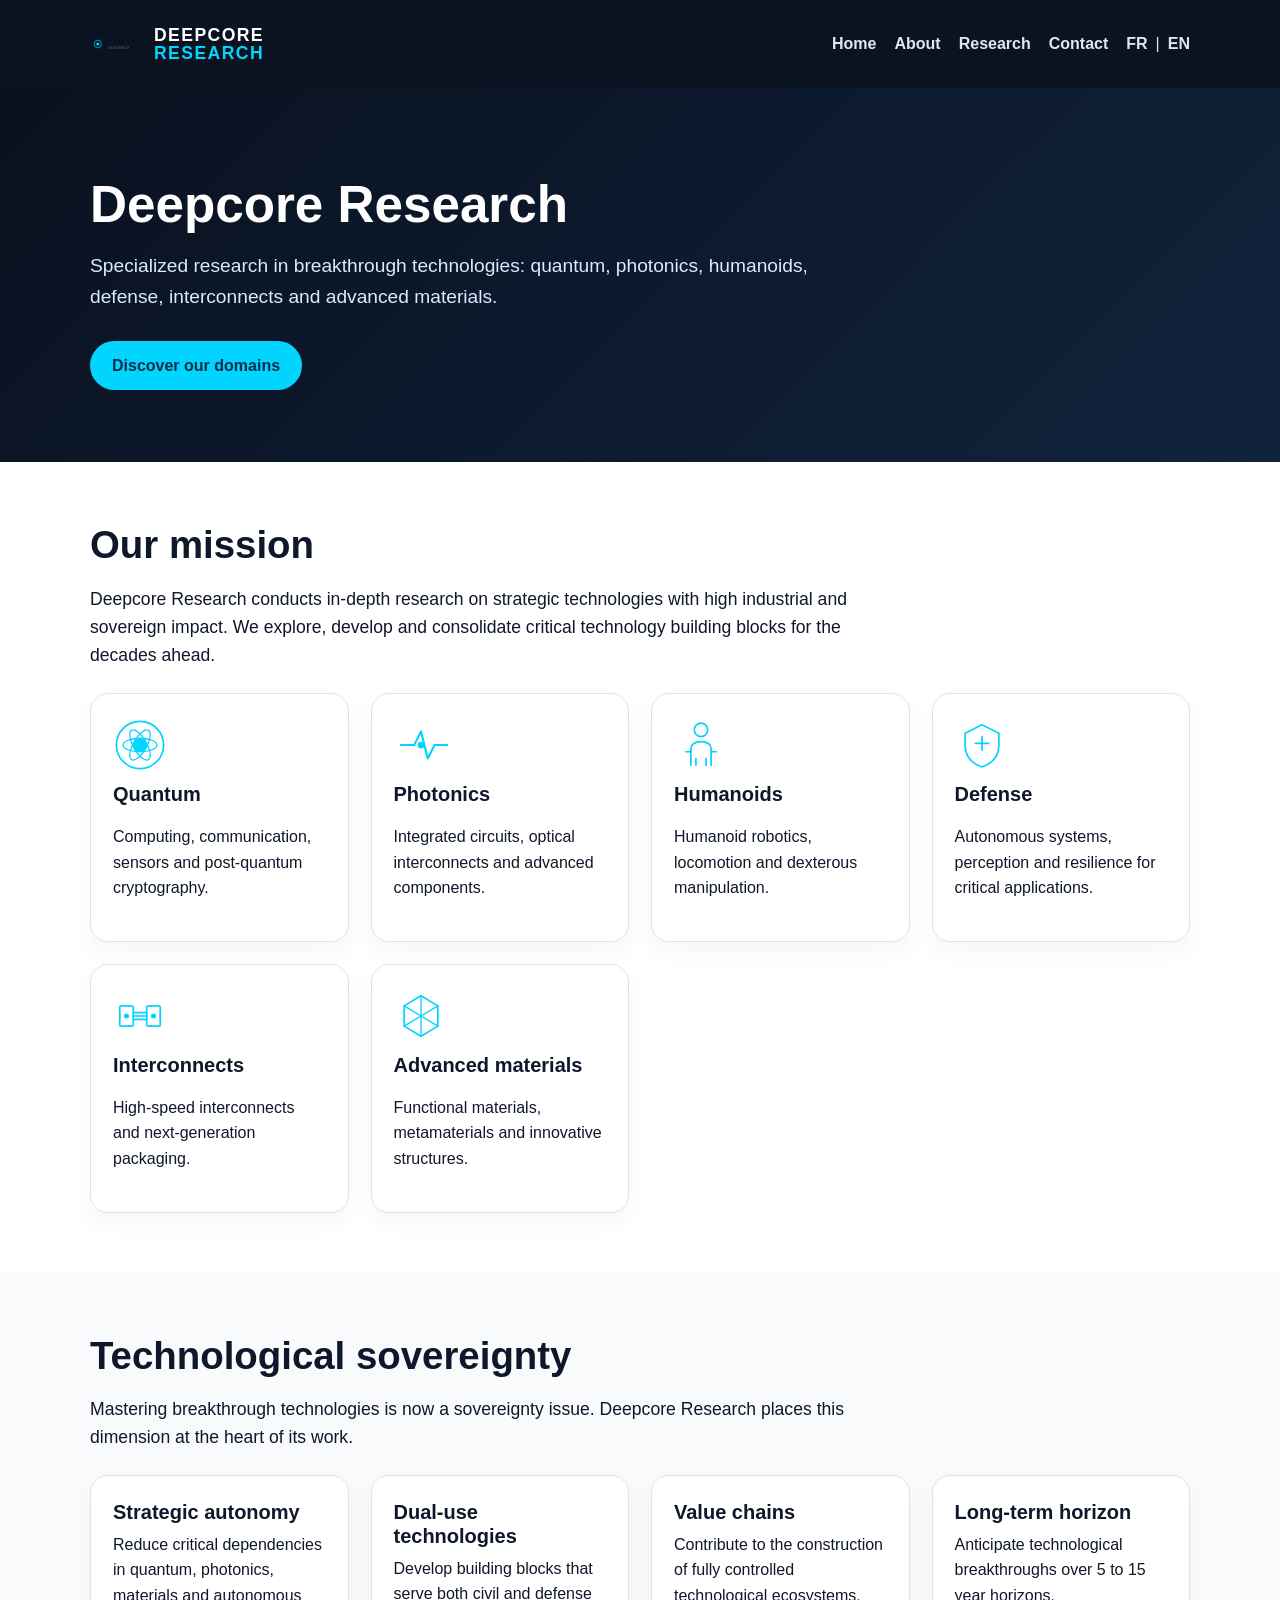
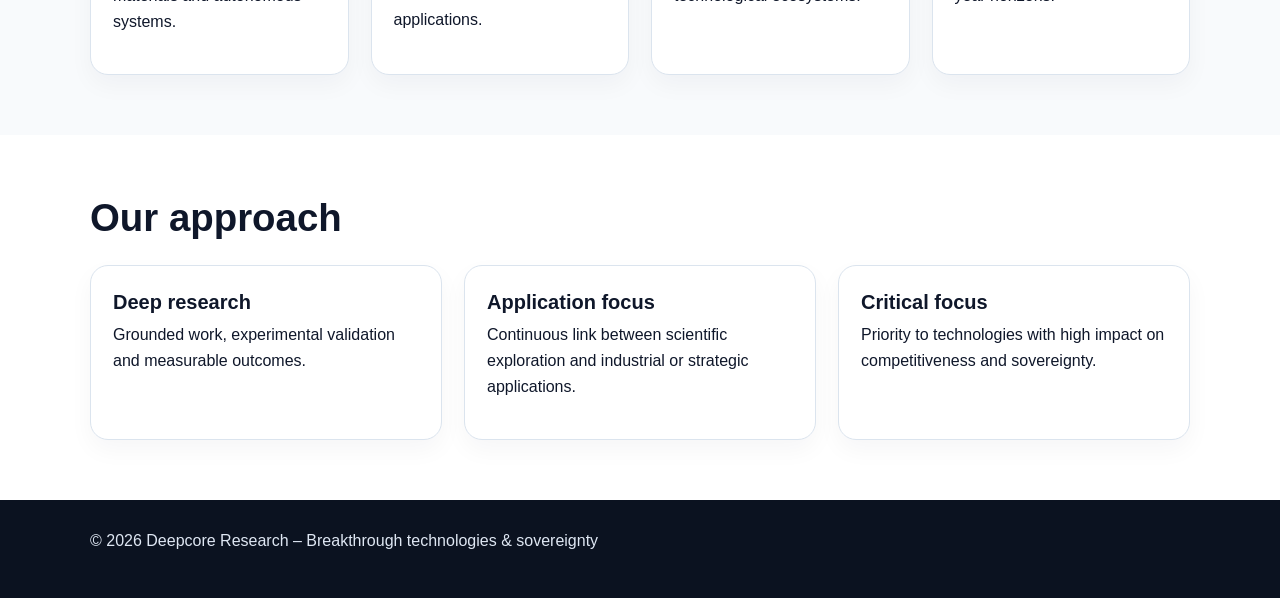
==== en/index.html @ bc5e6efa "Create working English pages and fix language navigation links for the GitHub Pages site." ====
<!DOCTYPE html>
<html lang="en">
<head>
  <meta charset="UTF-8">
  <meta name="viewport" content="width=device-width, initial-scale=1.0">
  <title>Deepcore Research – Breakthrough Technologies</title>
  <meta name="description" content="Deepcore Research – Specialized research in breakthrough technologies: quantum, photonics, humanoids, defense, interconnects and advanced materials.">
  <link rel="icon" href="../favicon.svg" type="image/svg+xml">
  <link rel="stylesheet" href="../css/style.css">
</head>
<body>

  <header>
    <div class="container header-content">
      <a href="index.html" class="logo">
        <img src="../logo.svg" alt="Deepcore Research">
        <div class="logo-text">
          DEEPCORE
          <span>RESEARCH</span>
        </div>
      </a>
      <nav>
        <a href="index.html">Home</a>
        <a href="about.html">About</a>
        <a href="research.html">Research</a>
        <a href="contact.html">Contact</a>
        <span class="lang-switch">
          <a href="../index.html">FR</a> |
          <a href="index.html">EN</a>
        </span>
      </nav>
    </div>
  </header>

  <section class="hero">
    <div class="container">
      <h1>Deepcore Research</h1>
      <p>Specialized research in breakthrough technologies: quantum, photonics, humanoids, defense, interconnects and advanced materials.</p>
      <a href="research.html" class="btn">Discover our domains</a>
    </div>
  </section>

  <section>
    <div class="container">
      <h2>Our mission</h2>
      <p style="max-width: 800px; margin-bottom: 10px; font-size: 1.1rem;">
        Deepcore Research conducts in-depth research on strategic technologies with high industrial and sovereign impact. We explore, develop and consolidate critical technology building blocks for the decades ahead.
      </p>

      <div class="grid">
        <div class="card card-with-icon">
          <img src="../quantum.svg" alt="Quantum" class="card-icon">
          <h3>Quantum</h3>
          <p>Computing, communication, sensors and post-quantum cryptography.</p>
        </div>
        <div class="card card-with-icon">
          <img src="../photonics.svg" alt="Photonics" class="card-icon">
          <h3>Photonics</h3>
          <p>Integrated circuits, optical interconnects and advanced components.</p>
        </div>
        <div class="card card-with-icon">
          <img src="../humanoids.svg" alt="Humanoids" class="card-icon">
          <h3>Humanoids</h3>
          <p>Humanoid robotics, locomotion and dexterous manipulation.</p>
        </div>
        <div class="card card-with-icon">
          <img src="../defense.svg" alt="Defense" class="card-icon">
          <h3>Defense</h3>
          <p>Autonomous systems, perception and resilience for critical applications.</p>
        </div>
        <div class="card card-with-icon">
          <img src="../interconnects.svg" alt="Interconnects" class="card-icon">
          <h3>Interconnects</h3>
          <p>High-speed interconnects and next-generation packaging.</p>
        </div>
        <div class="card card-with-icon">
          <img src="../materials.svg" alt="Advanced materials" class="card-icon">
          <h3>Advanced materials</h3>
          <p>Functional materials, metamaterials and innovative structures.</p>
        </div>
      </div>
    </div>
  </section>

  <section style="background: #f8fafc;">
    <div class="container">
      <h2>Technological sovereignty</h2>
      <p style="max-width: 800px; margin-bottom: 10px; font-size: 1.1rem;">
        Mastering breakthrough technologies is now a sovereignty issue. Deepcore Research places this dimension at the heart of its work.
      </p>

      <div class="grid">
        <div class="card">
          <h3>Strategic autonomy</h3>
          <p>Reduce critical dependencies in quantum, photonics, materials and autonomous systems.</p>
        </div>
        <div class="card">
          <h3>Dual-use technologies</h3>
          <p>Develop building blocks that serve both civil and defense applications.</p>
        </div>
        <div class="card">
          <h3>Value chains</h3>
          <p>Contribute to the construction of fully controlled technological ecosystems.</p>
        </div>
        <div class="card">
          <h3>Long-term horizon</h3>
          <p>Anticipate technological breakthroughs over 5 to 15 year horizons.</p>
        </div>
      </div>
    </div>
  </section>

  <section>
    <div class="container">
      <h2>Our approach</h2>
      <div class="grid">
        <div class="card">
          <h3>Deep research</h3>
          <p>Grounded work, experimental validation and measurable outcomes.</p>
        </div>
        <div class="card">
          <h3>Application focus</h3>
          <p>Continuous link between scientific exploration and industrial or strategic applications.</p>
        </div>
        <div class="card">
          <h3>Critical focus</h3>
          <p>Priority to technologies with high impact on competitiveness and sovereignty.</p>
        </div>
      </div>
    </div>
  </section>

  <footer>
    <div class="container">
      <p>© 2026 Deepcore Research – Breakthrough technologies & sovereignty</p>
    </div>
  </footer>

</body>
</html>
---- css/style.css ----
:root {
  --bg-dark: #0b1220;
  --bg-light: #f8fafc;
  --brand: #00d4ff;
  --brand-dark: #082f49;
  --text: #0f172a;
  --muted: #475569;
  --border: #dbe4ee;
  --card: #ffffff;
}

* {
  box-sizing: border-box;
}

html {
  scroll-behavior: smooth;
}

body {
  margin: 0;
  font-family: Arial, Helvetica, sans-serif;
  line-height: 1.6;
  color: var(--text);
  background: #ffffff;
}

img {
  max-width: 100%;
  display: block;
}

p {
  margin: 0 0 1rem;
}

h1, h2, h3 {
  margin-top: 0;
  line-height: 1.2;
}

h1 {
  font-size: clamp(2.6rem, 4vw, 4rem);
  margin-bottom: 1rem;
}

h2 {
  font-size: clamp(2rem, 3vw, 2.8rem);
  margin-bottom: 1rem;
}

h3 {
  font-size: 1.25rem;
  margin-bottom: 0.5rem;
}

header {
  background: var(--bg-dark);
  color: #ffffff;
}

.container {
  width: min(1100px, calc(100% - 32px));
  margin: 0 auto;
}

.header-content {
  display: flex;
  justify-content: space-between;
  align-items: center;
  gap: 20px;
  min-height: 88px;
}

.logo {
  display: inline-flex;
  align-items: center;
  gap: 12px;
  color: #ffffff;
  text-decoration: none;
}

.logo img {
  width: 52px;
  height: 52px;
  object-fit: contain;
}

.logo-text {
  font-weight: 800;
  letter-spacing: 0.08em;
  line-height: 1.05;
  font-size: 1.1rem;
}

.logo-text span {
  display: block;
  color: var(--brand);
}

nav {
  display: flex;
  align-items: center;
  gap: 18px;
  flex-wrap: wrap;
}

nav a {
  color: #dfe7f3;
  text-decoration: none;
  font-weight: 600;
}

nav a:hover {
  color: var(--brand);
}

.lang-switch {
  color: #dfe7f3;
  display: inline-flex;
  align-items: center;
  gap: 8px;
}

.hero {
  background: linear-gradient(135deg, #09111f 0%, #10233c 100%);
  color: #ffffff;
  padding: 86px 0 72px;
}

.hero p {
  max-width: 760px;
  font-size: 1.2rem;
  color: #dbeafe;
}

.btn {
  display: inline-block;
  margin-top: 12px;
  background: var(--brand);
  color: var(--brand-dark);
  padding: 12px 22px;
  border-radius: 999px;
  font-weight: 700;
  text-decoration: none;
}

.btn:hover {
  filter: brightness(1.05);
}

section {
  padding: 60px 0;
}

.grid {
  display: grid;
  grid-template-columns: repeat(auto-fit, minmax(220px, 1fr));
  gap: 22px;
  margin-top: 24px;
}

.card {
  background: var(--card);
  border: 1px solid var(--border);
  border-radius: 18px;
  padding: 24px 22px;
  box-shadow: 0 10px 24px rgba(15, 23, 42, 0.04);
}

.card-with-icon {
  display: flex;
  flex-direction: column;
  gap: 10px;
}

.card-icon {
  width: 54px;
  height: 54px;
  object-fit: contain;
}

footer {
  background: var(--bg-dark);
  color: #dfe7f3;
  padding: 28px 0;
}

.contact-form {
  max-width: 720px;
  display: grid;
  gap: 16px;
  margin-top: 18px;
}

.contact-form label {
  font-weight: 700;
}

.contact-form input,
.contact-form textarea,
.contact-form select,
.contact-form button {
  font: inherit;
}

.contact-form input,
.contact-form textarea,
.contact-form select {
  width: 100%;
  padding: 12px 14px;
  border: 1px solid var(--border);
  border-radius: 10px;
  background: white;
}

.contact-form textarea {
  min-height: 150px;
  resize: vertical;
}

.contact-form button {
  width: fit-content;
  border: none;
  background: var(--bg-dark);
  color: white;
  padding: 12px 22px;
  border-radius: 999px;
  font-weight: 700;
  cursor: pointer;
}

.form-note {
  color: var(--muted);
  font-size: 0.95rem;
}

@media (max-width: 720px) {
  .header-content {
    flex-direction: column;
    justify-content: center;
    padding: 18px 0;
  }

  nav {
    justify-content: center;
  }

  .hero {
    padding: 60px 0 50px;
  }
}
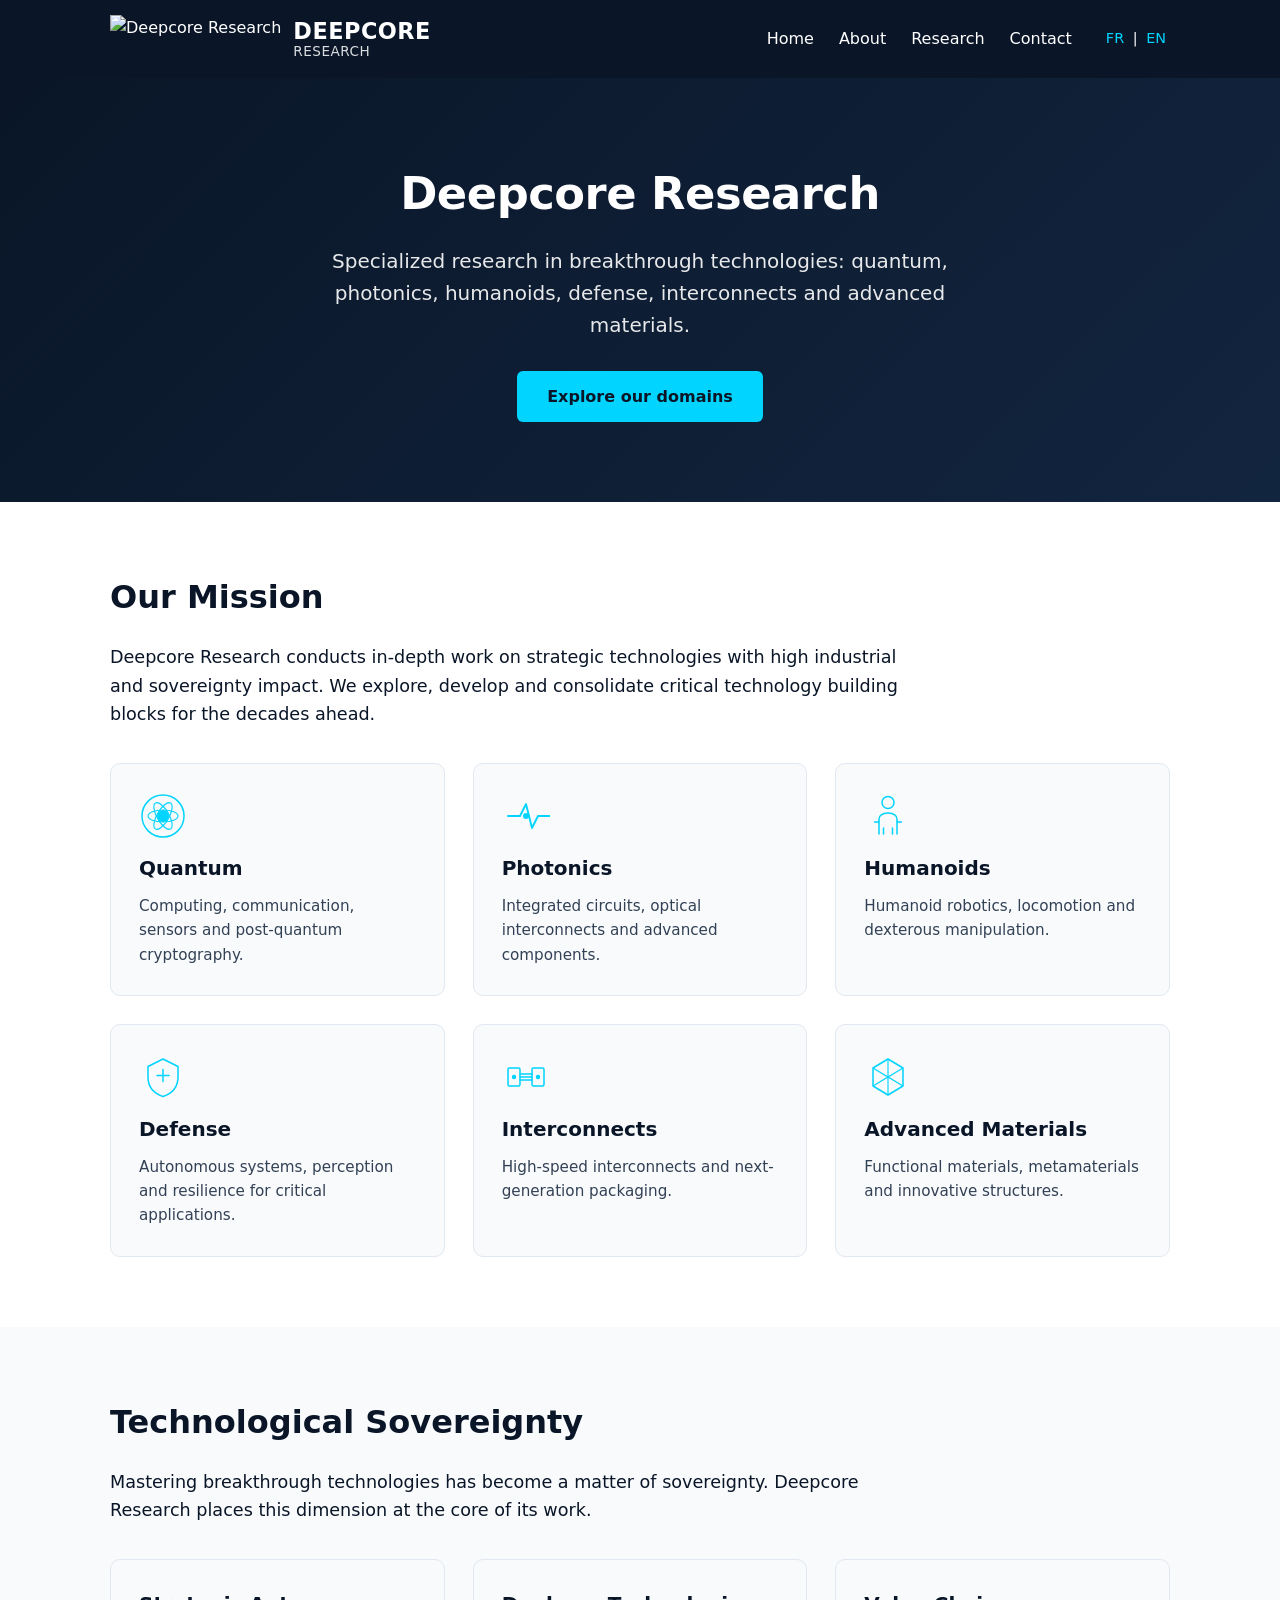
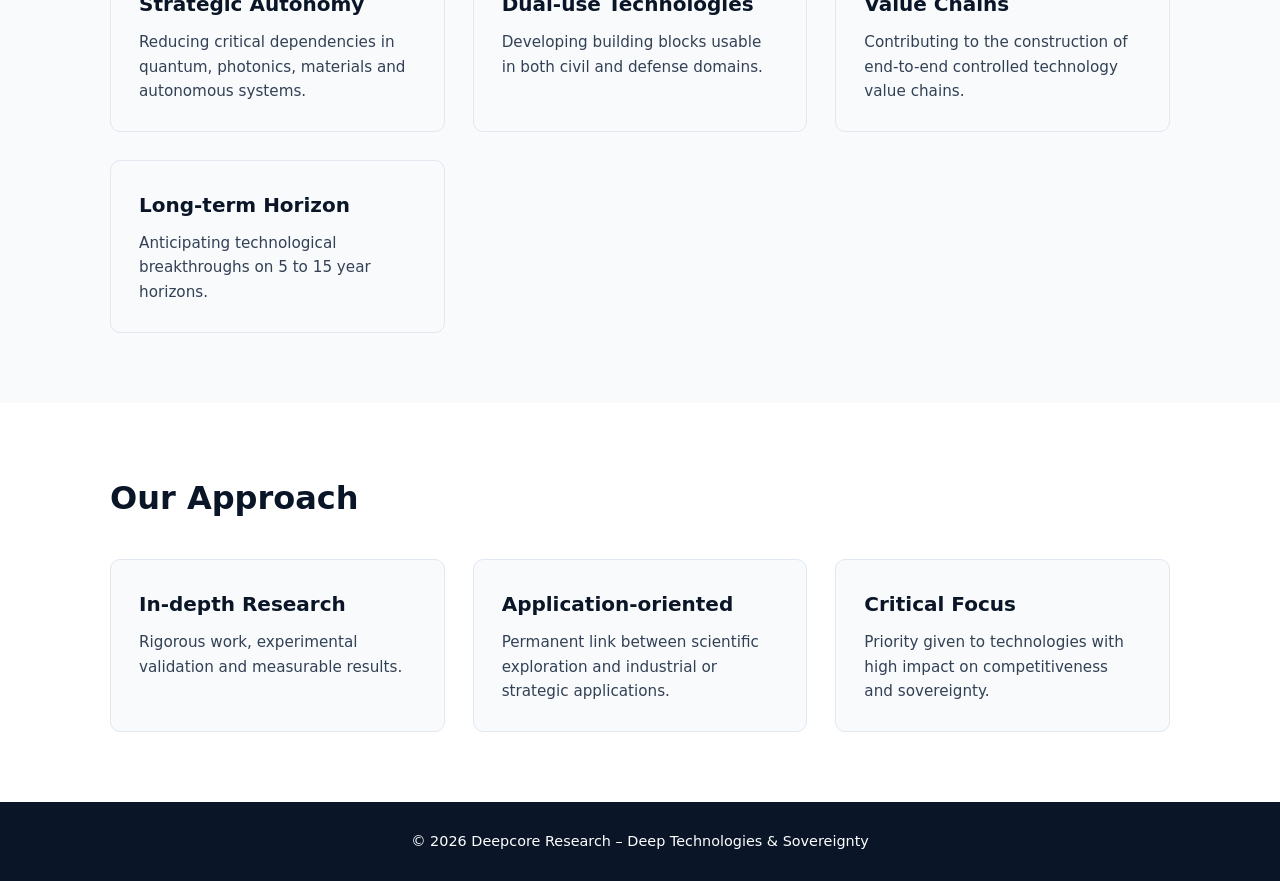
==== commit d0148097: "Add files via upload" ====
--- a/en/index.html
+++ b/en/index.html
@@ -3,8 +3,8 @@
 <head>
   <meta charset="UTF-8">
   <meta name="viewport" content="width=device-width, initial-scale=1.0">
-  <title>Deepcore Research – Breakthrough Technologies</title>
-  <meta name="description" content="Deepcore Research – Specialized research in breakthrough technologies: quantum, photonics, humanoids, defense, interconnects and advanced materials.">
+  <title>Deepcore Research – Deep Technologies</title>
+  <meta name="description" content="Deepcore Research – Specialized research in breakthrough technologies: quantum, photonics, humanoids, defense, interconnects and advanced materials. Technological sovereignty.">
   <link rel="icon" href="../favicon.svg" type="image/svg+xml">
   <link rel="stylesheet" href="../css/style.css">
 </head>
@@ -13,7 +13,7 @@
   <header>
     <div class="container header-content">
       <a href="index.html" class="logo">
-        <img src="../logo.svg" alt="Deepcore Research">
+        <img src="../images/logo.png" alt="Deepcore Research">
         <div class="logo-text">
           DEEPCORE
           <span>RESEARCH</span>
@@ -36,46 +36,46 @@
     <div class="container">
       <h1>Deepcore Research</h1>
       <p>Specialized research in breakthrough technologies: quantum, photonics, humanoids, defense, interconnects and advanced materials.</p>
-      <a href="research.html" class="btn">Discover our domains</a>
+      <a href="research.html" class="btn">Explore our domains</a>
     </div>
   </section>
 
   <section>
     <div class="container">
-      <h2>Our mission</h2>
+      <h2>Our Mission</h2>
       <p style="max-width: 800px; margin-bottom: 10px; font-size: 1.1rem;">
-        Deepcore Research conducts in-depth research on strategic technologies with high industrial and sovereign impact. We explore, develop and consolidate critical technology building blocks for the decades ahead.
+        Deepcore Research conducts in-depth work on strategic technologies with high industrial and sovereignty impact. We explore, develop and consolidate critical technology building blocks for the decades ahead.
       </p>
 
       <div class="grid">
         <div class="card card-with-icon">
-          <img src="../quantum.svg" alt="Quantum" class="card-icon">
+          <img src="../images/icons/quantum.svg" alt="Quantum" class="card-icon">
           <h3>Quantum</h3>
           <p>Computing, communication, sensors and post-quantum cryptography.</p>
         </div>
         <div class="card card-with-icon">
-          <img src="../photonics.svg" alt="Photonics" class="card-icon">
+          <img src="../images/icons/photonics.svg" alt="Photonics" class="card-icon">
           <h3>Photonics</h3>
           <p>Integrated circuits, optical interconnects and advanced components.</p>
         </div>
         <div class="card card-with-icon">
-          <img src="../humanoids.svg" alt="Humanoids" class="card-icon">
+          <img src="../images/icons/humanoids.svg" alt="Humanoids" class="card-icon">
           <h3>Humanoids</h3>
           <p>Humanoid robotics, locomotion and dexterous manipulation.</p>
         </div>
         <div class="card card-with-icon">
-          <img src="../defense.svg" alt="Defense" class="card-icon">
+          <img src="../images/icons/defense.svg" alt="Defense" class="card-icon">
           <h3>Defense</h3>
           <p>Autonomous systems, perception and resilience for critical applications.</p>
         </div>
         <div class="card card-with-icon">
-          <img src="../interconnects.svg" alt="Interconnects" class="card-icon">
+          <img src="../images/icons/interconnects.svg" alt="Interconnects" class="card-icon">
           <h3>Interconnects</h3>
           <p>High-speed interconnects and next-generation packaging.</p>
         </div>
         <div class="card card-with-icon">
-          <img src="../materials.svg" alt="Advanced materials" class="card-icon">
-          <h3>Advanced materials</h3>
+          <img src="../images/icons/materials.svg" alt="Advanced Materials" class="card-icon">
+          <h3>Advanced Materials</h3>
           <p>Functional materials, metamaterials and innovative structures.</p>
         </div>
       </div>
@@ -84,27 +84,27 @@
 
   <section style="background: #f8fafc;">
     <div class="container">
-      <h2>Technological sovereignty</h2>
+      <h2>Technological Sovereignty</h2>
       <p style="max-width: 800px; margin-bottom: 10px; font-size: 1.1rem;">
-        Mastering breakthrough technologies is now a sovereignty issue. Deepcore Research places this dimension at the heart of its work.
+        Mastering breakthrough technologies has become a matter of sovereignty. Deepcore Research places this dimension at the core of its work.
       </p>
 
       <div class="grid">
         <div class="card">
-          <h3>Strategic autonomy</h3>
-          <p>Reduce critical dependencies in quantum, photonics, materials and autonomous systems.</p>
+          <h3>Strategic Autonomy</h3>
+          <p>Reducing critical dependencies in quantum, photonics, materials and autonomous systems.</p>
         </div>
         <div class="card">
-          <h3>Dual-use technologies</h3>
-          <p>Develop building blocks that serve both civil and defense applications.</p>
+          <h3>Dual-use Technologies</h3>
+          <p>Developing building blocks usable in both civil and defense domains.</p>
         </div>
         <div class="card">
-          <h3>Value chains</h3>
-          <p>Contribute to the construction of fully controlled technological ecosystems.</p>
+          <h3>Value Chains</h3>
+          <p>Contributing to the construction of end-to-end controlled technology value chains.</p>
         </div>
         <div class="card">
-          <h3>Long-term horizon</h3>
-          <p>Anticipate technological breakthroughs over 5 to 15 year horizons.</p>
+          <h3>Long-term Horizon</h3>
+          <p>Anticipating technological breakthroughs on 5 to 15 year horizons.</p>
         </div>
       </div>
     </div>
@@ -112,19 +112,19 @@
 
   <section>
     <div class="container">
-      <h2>Our approach</h2>
+      <h2>Our Approach</h2>
       <div class="grid">
         <div class="card">
-          <h3>Deep research</h3>
-          <p>Grounded work, experimental validation and measurable outcomes.</p>
+          <h3>In-depth Research</h3>
+          <p>Rigorous work, experimental validation and measurable results.</p>
         </div>
         <div class="card">
-          <h3>Application focus</h3>
-          <p>Continuous link between scientific exploration and industrial or strategic applications.</p>
+          <h3>Application-oriented</h3>
+          <p>Permanent link between scientific exploration and industrial or strategic applications.</p>
         </div>
         <div class="card">
-          <h3>Critical focus</h3>
-          <p>Priority to technologies with high impact on competitiveness and sovereignty.</p>
+          <h3>Critical Focus</h3>
+          <p>Priority given to technologies with high impact on competitiveness and sovereignty.</p>
         </div>
       </div>
     </div>
@@ -132,7 +132,7 @@
 
   <footer>
     <div class="container">
-      <p>© 2026 Deepcore Research – Breakthrough technologies & sovereignty</p>
+      <p>© 2026 Deepcore Research – Deep Technologies & Sovereignty</p>
     </div>
   </footer>
 
--- a/css/style.css
+++ b/css/style.css
@@ -1,252 +1,291 @@
-:root {
-  --bg-dark: #0b1220;
-  --bg-light: #f8fafc;
-  --brand: #00d4ff;
-  --brand-dark: #082f49;
-  --text: #0f172a;
-  --muted: #475569;
-  --border: #dbe4ee;
-  --card: #ffffff;
-}
-
 * {
+  margin: 0;
+  padding: 0;
   box-sizing: border-box;
 }
 
-html {
-  scroll-behavior: smooth;
-}
-
 body {
-  margin: 0;
-  font-family: Arial, Helvetica, sans-serif;
+  font-family: 'Segoe UI', system-ui, -apple-system, sans-serif;
   line-height: 1.6;
-  color: var(--text);
+  color: #0A1628;
   background: #ffffff;
 }
 
-img {
-  max-width: 100%;
-  display: block;
-}
-
-p {
-  margin: 0 0 1rem;
-}
-
-h1, h2, h3 {
-  margin-top: 0;
-  line-height: 1.2;
-}
-
-h1 {
-  font-size: clamp(2.6rem, 4vw, 4rem);
-  margin-bottom: 1rem;
-}
-
-h2 {
-  font-size: clamp(2rem, 3vw, 2.8rem);
-  margin-bottom: 1rem;
-}
-
-h3 {
-  font-size: 1.25rem;
-  margin-bottom: 0.5rem;
-}
-
+.container {
+  max-width: 1100px;
+  margin: 0 auto;
+  padding: 0 20px;
+}
+
+/* Header */
 header {
-  background: var(--bg-dark);
-  color: #ffffff;
-}
-
-.container {
-  width: min(1100px, calc(100% - 32px));
-  margin: 0 auto;
+  background: #0A1628;
+  color: white;
+  padding: 15px 0;
+  position: sticky;
+  top: 0;
+  z-index: 100;
 }
 
 .header-content {
   display: flex;
   justify-content: space-between;
   align-items: center;
-  gap: 20px;
-  min-height: 88px;
+  flex-wrap: wrap;
+  gap: 15px;
 }
 
 .logo {
-  display: inline-flex;
+  display: flex;
   align-items: center;
   gap: 12px;
-  color: #ffffff;
   text-decoration: none;
+  color: white;
 }
 
 .logo img {
-  width: 52px;
-  height: 52px;
-  object-fit: contain;
+  height: 48px;
+  width: auto;
 }
 
 .logo-text {
-  font-weight: 800;
-  letter-spacing: 0.08em;
-  line-height: 1.05;
-  font-size: 1.1rem;
+  font-size: 1.4rem;
+  font-weight: 700;
+  letter-spacing: 0.5px;
+  line-height: 1.1;
 }
 
 .logo-text span {
+  font-weight: 400;
+  font-size: 0.85rem;
+  opacity: 0.85;
   display: block;
-  color: var(--brand);
 }
 
 nav {
   display: flex;
   align-items: center;
-  gap: 18px;
   flex-wrap: wrap;
+  gap: 5px;
 }
 
 nav a {
-  color: #dfe7f3;
+  color: white;
+  text-decoration: none;
+  margin-left: 20px;
+  font-weight: 500;
+  transition: color 0.2s;
+}
+
+nav a:hover {
+  color: #00D4FF;
+}
+
+.lang-switch {
+  margin-left: 25px;
+  font-size: 0.9rem;
+}
+
+.lang-switch a {
+  color: #00D4FF;
+  margin: 0 4px;
+}
+
+/* Hero */
+.hero {
+  background: linear-gradient(135deg, #0A1628 0%, #12253f 100%);
+  color: white;
+  padding: 80px 0;
+  text-align: center;
+}
+
+.hero h1 {
+  font-size: 2.8rem;
+  margin-bottom: 15px;
+  letter-spacing: -0.5px;
+}
+
+.hero p {
+  font-size: 1.25rem;
+  opacity: 0.9;
+  max-width: 700px;
+  margin: 0 auto 30px;
+}
+
+.btn {
+  display: inline-block;
+  background: #00D4FF;
+  color: #0A1628;
+  padding: 13px 30px;
+  border-radius: 6px;
   text-decoration: none;
   font-weight: 600;
-}
-
-nav a:hover {
-  color: var(--brand);
-}
-
-.lang-switch {
-  color: #dfe7f3;
-  display: inline-flex;
-  align-items: center;
-  gap: 8px;
-}
-
-.hero {
-  background: linear-gradient(135deg, #09111f 0%, #10233c 100%);
-  color: #ffffff;
-  padding: 86px 0 72px;
-}
-
-.hero p {
-  max-width: 760px;
-  font-size: 1.2rem;
-  color: #dbeafe;
-}
-
-.btn {
-  display: inline-block;
-  margin-top: 12px;
-  background: var(--brand);
-  color: var(--brand-dark);
-  padding: 12px 22px;
-  border-radius: 999px;
-  font-weight: 700;
-  text-decoration: none;
+  transition: transform 0.2s, box-shadow 0.2s;
 }
 
 .btn:hover {
-  filter: brightness(1.05);
-}
-
+  transform: translateY(-2px);
+  box-shadow: 0 6px 20px rgba(0, 212, 255, 0.3);
+}
+
+/* Sections */
 section {
-  padding: 60px 0;
+  padding: 70px 0;
+}
+
+section h2 {
+  font-size: 2rem;
+  margin-bottom: 20px;
+  color: #0A1628;
+}
+
+section h3 {
+  font-size: 1.25rem;
+  margin-bottom: 10px;
+  color: #0A1628;
 }
 
 .grid {
   display: grid;
-  grid-template-columns: repeat(auto-fit, minmax(220px, 1fr));
-  gap: 22px;
-  margin-top: 24px;
+  grid-template-columns: repeat(auto-fit, minmax(280px, 1fr));
+  gap: 28px;
+  margin-top: 35px;
 }
 
 .card {
-  background: var(--card);
-  border: 1px solid var(--border);
-  border-radius: 18px;
-  padding: 24px 22px;
-  box-shadow: 0 10px 24px rgba(15, 23, 42, 0.04);
-}
-
-.card-with-icon {
-  display: flex;
-  flex-direction: column;
-  gap: 10px;
-}
-
-.card-icon {
-  width: 54px;
-  height: 54px;
-  object-fit: contain;
-}
-
+  background: #f8fafc;
+  border: 1px solid #e2e8f0;
+  border-radius: 10px;
+  padding: 28px;
+  transition: border-color 0.2s, box-shadow 0.2s;
+}
+
+.card:hover {
+  border-color: #00D4FF;
+  box-shadow: 0 4px 15px rgba(0, 0, 0, 0.05);
+}
+
+.card h3 {
+  color: #0A1628;
+  margin-bottom: 10px;
+}
+
+.card p {
+  color: #334155;
+  font-size: 0.95rem;
+}
+
+/* Footer */
 footer {
-  background: var(--bg-dark);
-  color: #dfe7f3;
+  background: #0A1628;
+  color: white;
+  text-align: center;
   padding: 28px 0;
-}
-
+  font-size: 0.9rem;
+}
+
+footer a {
+  color: #00D4FF;
+}
+
+/* Responsive */
+@media (max-width: 700px) {
+  .hero h1 {
+    font-size: 2rem;
+  }
+  .hero p {
+    font-size: 1.05rem;
+  }
+  nav a {
+    margin-left: 12px;
+    font-size: 0.95rem;
+  }
+  .lang-switch {
+    margin-left: 15px;
+  }
+}
+
+/* Contact Form */
 .contact-form {
-  max-width: 720px;
-  display: grid;
-  gap: 16px;
-  margin-top: 18px;
+  max-width: 560px;
+  margin-top: 40px;
+  background: #f8fafc;
+  border: 1px solid #e2e8f0;
+  border-radius: 10px;
+  padding: 32px;
 }
 
 .contact-form label {
-  font-weight: 700;
+  display: block;
+  font-weight: 600;
+  margin-bottom: 6px;
+  color: #0A1628;
+  font-size: 0.95rem;
 }
 
 .contact-form input,
-.contact-form textarea,
 .contact-form select,
-.contact-form button {
-  font: inherit;
-}
-
-.contact-form input,
-.contact-form textarea,
-.contact-form select {
+.contact-form textarea {
   width: 100%;
   padding: 12px 14px;
-  border: 1px solid var(--border);
-  border-radius: 10px;
-  background: white;
+  margin-bottom: 18px;
+  border: 1px solid #cbd5e1;
+  border-radius: 6px;
+  font-size: 1rem;
+  font-family: inherit;
+  background: #ffffff;
+  color: #0A1628;
+  transition: border-color 0.2s;
+}
+
+.contact-form input:focus,
+.contact-form select:focus,
+.contact-form textarea:focus {
+  outline: none;
+  border-color: #00D4FF;
+  box-shadow: 0 0 0 3px rgba(0, 212, 255, 0.15);
 }
 
 .contact-form textarea {
-  min-height: 150px;
+  min-height: 140px;
   resize: vertical;
 }
 
 .contact-form button {
-  width: fit-content;
+  background: #00D4FF;
+  color: #0A1628;
   border: none;
-  background: var(--bg-dark);
-  color: white;
-  padding: 12px 22px;
-  border-radius: 999px;
-  font-weight: 700;
+  padding: 13px 28px;
+  border-radius: 6px;
+  font-weight: 600;
+  font-size: 1rem;
   cursor: pointer;
+  transition: transform 0.2s, box-shadow 0.2s;
+}
+
+.contact-form button:hover {
+  transform: translateY(-2px);
+  box-shadow: 0 6px 20px rgba(0, 212, 255, 0.3);
 }
 
 .form-note {
-  color: var(--muted);
-  font-size: 0.95rem;
-}
-
-@media (max-width: 720px) {
-  .header-content {
-    flex-direction: column;
-    justify-content: center;
-    padding: 18px 0;
-  }
-
-  nav {
-    justify-content: center;
-  }
-
-  .hero {
-    padding: 60px 0 50px;
-  }
-}
+  margin-top: 16px;
+  font-size: 0.85rem;
+  color: #64748b;
+}
+
+/* Research icons */
+.card-icon {
+  width: 48px;
+  height: 48px;
+  margin-bottom: 14px;
+  display: block;
+}
+
+.card-with-icon {
+  text-align: left;
+}
+
+.card-with-icon .card-icon {
+  margin-bottom: 12px;
+}
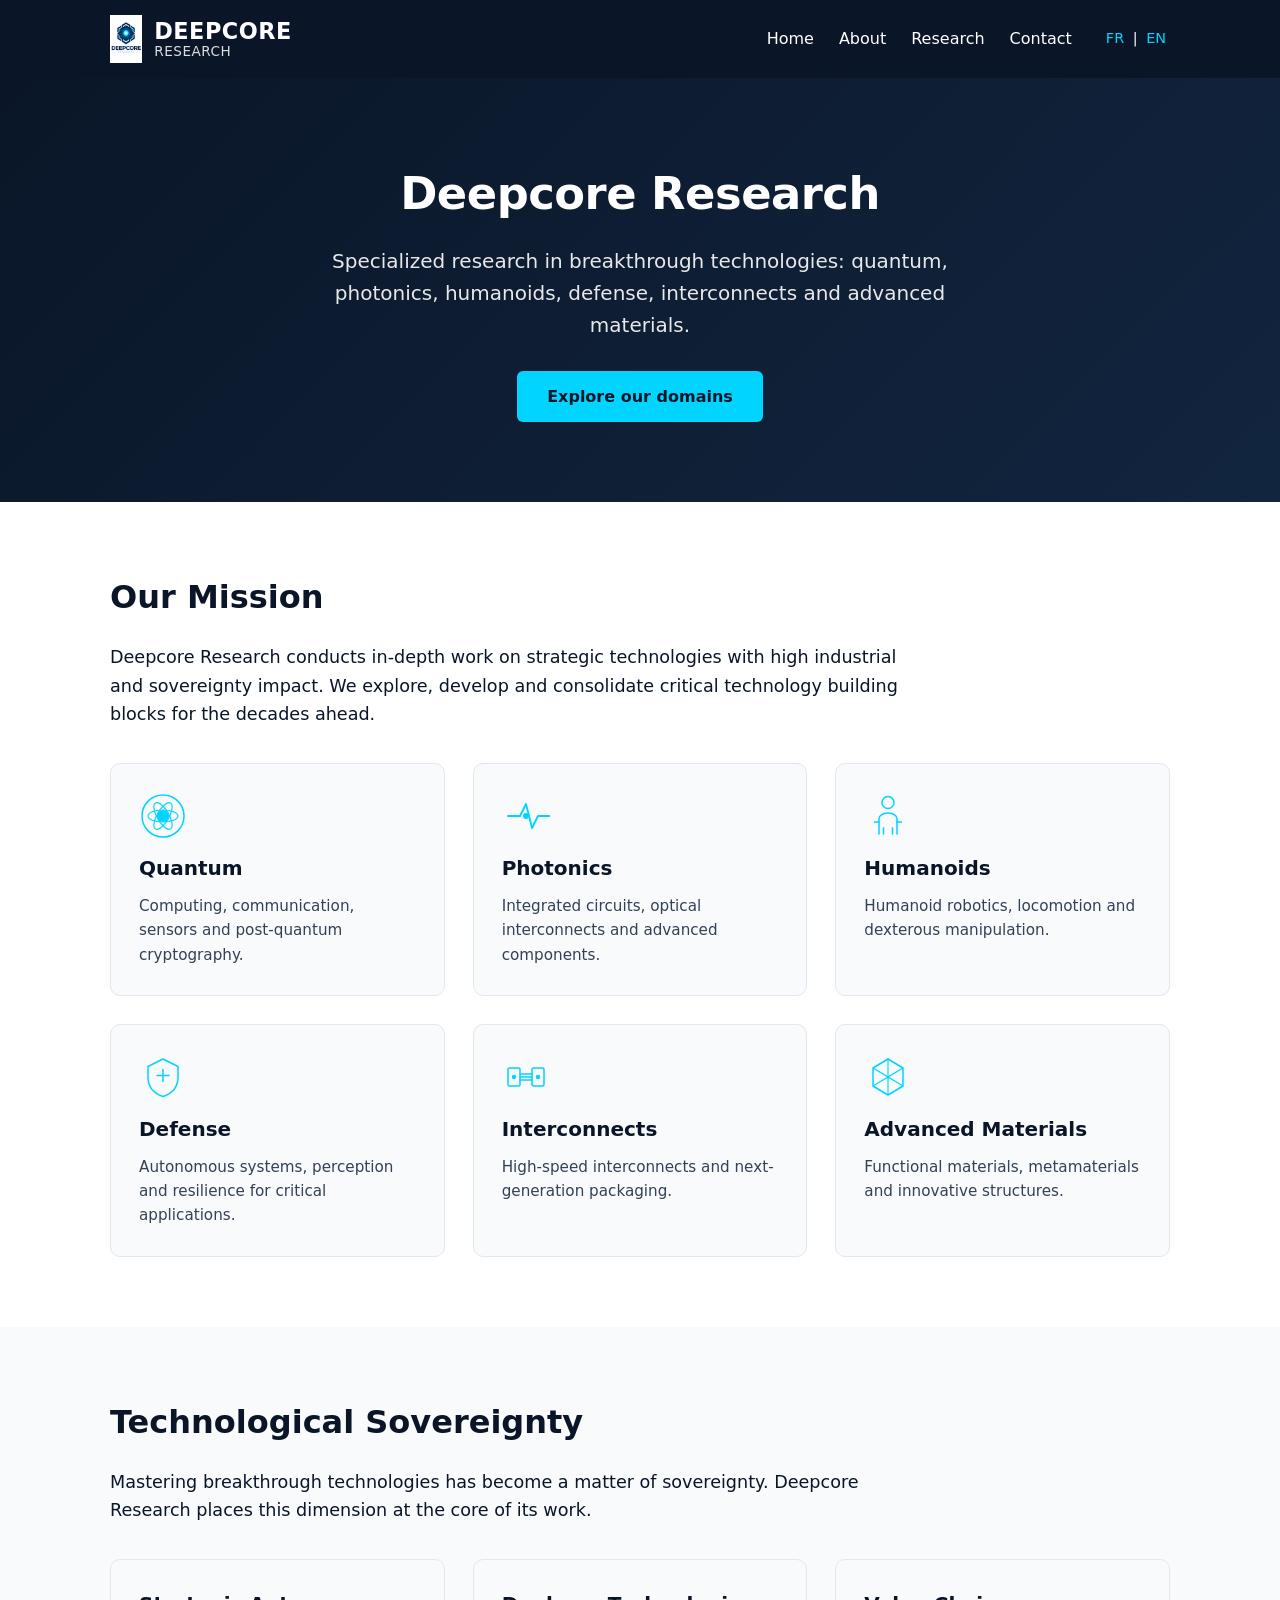
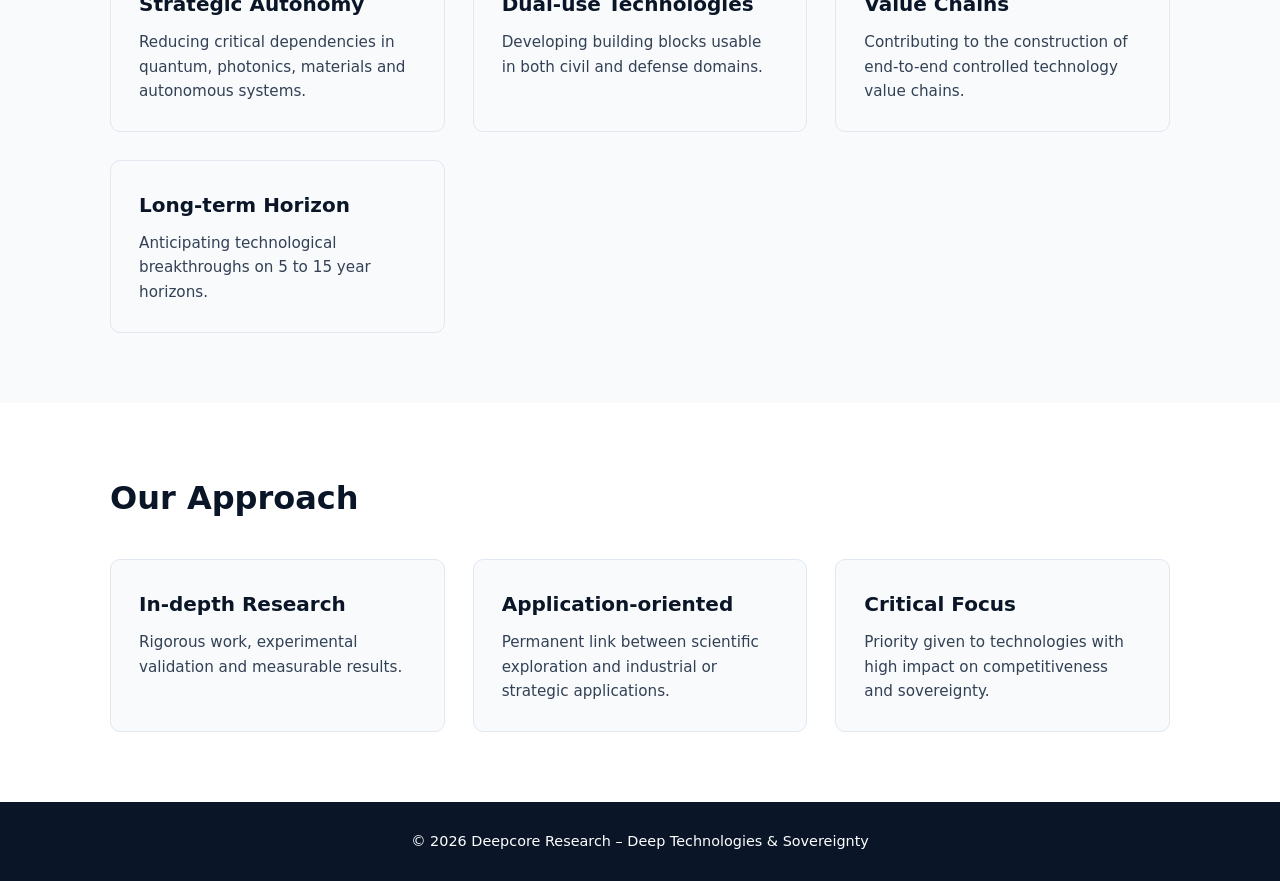
==== commit 078e7628: "Update logo image source in index.html" ====
--- a/en/index.html
+++ b/en/index.html
@@ -13,7 +13,7 @@
   <header>
     <div class="container header-content">
       <a href="index.html" class="logo">
-        <img src="../images/logo.png" alt="Deepcore Research">
+        <img src="../images/logopng.JPG" alt="Deepcore Research">
         <div class="logo-text">
           DEEPCORE
           <span>RESEARCH</span>
